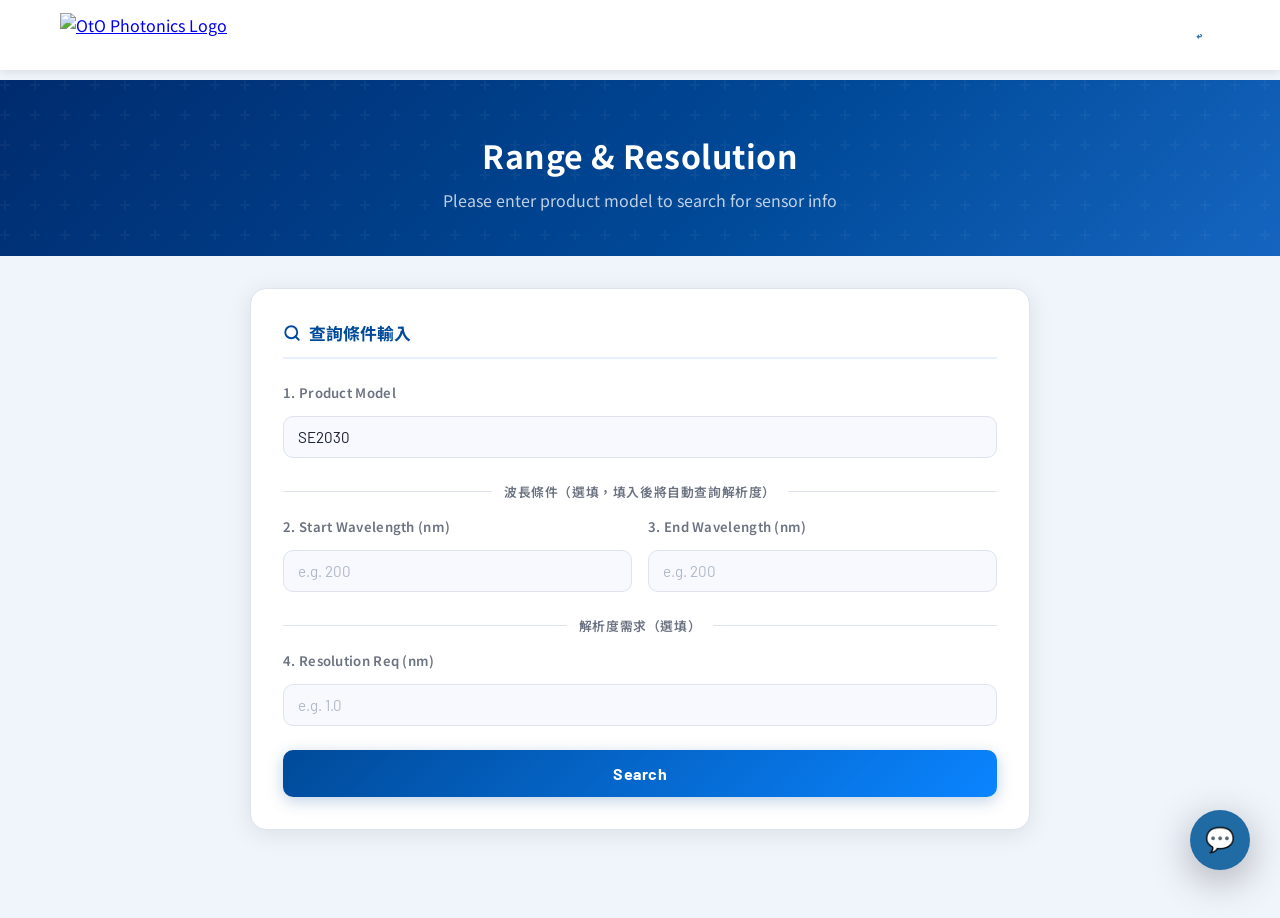
==== spec.html @ 7a3c8a52 "chore: bump script versions to v2.2 to force browser cache reset" ====
<!DOCTYPE html>
<html lang="zh-TW">
<head>
    <meta charset="UTF-8">
    <meta name="viewport" content="width=device-width, initial-scale=1.0">
    <title>波長範圍與解析度查詢 | OtO Photonics</title>
    <meta name="description" content="OtO Photonics 產品波長範圍與光學解析度查詢工具，輸入型號與需求，即時回傳感測器長度、像素與各狹縫解析度。">
    <link rel="stylesheet" href="style.css">
    <link href="https://fonts.googleapis.com/css2?family=Barlow:wght@300;400;600;700&family=Noto+Sans+TC:wght@300;400;700&family=JetBrains+Mono:wght@400;600&display=swap" rel="stylesheet">
    <style>
        :root {
            --clr-primary:   #004a99;
            --clr-accent:    #0a84ff;
            --clr-success:   #28a745;
            --clr-warn:      #e6a817;
            --clr-danger:    #d9534f;
            --clr-bg:        #f0f4fb;
            --clr-card:      #ffffff;
            --clr-border:    #dee3ed;
            --clr-text:      #1a1f2e;
            --clr-muted:     #6b7280;
            --radius-lg:     16px;
            --radius-md:     10px;
            --shadow-card:   0 4px 24px rgba(0,0,0,0.09);
            --shadow-hover:  0 8px 36px rgba(0,74,153,0.18);
        }

        body {
            background: var(--clr-bg);
            font-family: 'Noto Sans TC', 'Barlow', sans-serif;
            color: var(--clr-text);
        }

        /* ===== Page Header ===== */
        .spec-hero {
            background: linear-gradient(135deg, #002b6e 0%, #004a99 60%, #1565c0 100%);
            padding: 52px 24px 44px;
            text-align: center;
            position: relative;
            overflow: hidden;
        }
        .spec-hero::before {
            content: '';
            position: absolute;
            inset: 0;
            background: url("data:image/svg+xml,%3Csvg width='60' height='60' viewBox='0 0 60 60' xmlns='http://www.w3.org/2000/svg'%3E%3Cg fill='none' fill-rule='evenodd'%3E%3Cg fill='%23ffffff' fill-opacity='0.04'%3E%3Cpath d='M36 34v-4h-2v4h-4v2h4v4h2v-4h4v-2h-4zm0-30V0h-2v4h-4v2h4v4h2V6h4V4h-4zM6 34v-4H4v4H0v2h4v4h2v-4h4v-2H6zM6 4V0H4v4H0v2h4v4h2V6h4V4H6z'/%3E%3C/g%3E%3C/g%3E%3C/svg%3E");
        }
        .spec-hero h1 {
            font-size: 2rem;
            font-weight: 700;
            color: #fff;
            margin: 0 0 10px;
            letter-spacing: 0.5px;
            position: relative;
        }
        .spec-hero p {
            color: rgba(255,255,255,0.75);
            font-size: 1rem;
            margin: 0;
            position: relative;
        }

        /* ===== Main Layout ===== */
        .spec-wrapper {
            max-width: 820px;
            margin: 0 auto;
            padding: 32px 20px 60px;
        }

        /* ===== Query Form Card ===== */
        .query-card {
            background: var(--clr-card);
            border-radius: var(--radius-lg);
            box-shadow: var(--shadow-card);
            padding: 32px;
            border: 1px solid var(--clr-border);
            margin-bottom: 28px;
        }
        .query-card h2 {
            font-size: 1.05rem;
            font-weight: 700;
            color: var(--clr-primary);
            margin: 0 0 24px;
            padding-bottom: 12px;
            border-bottom: 2px solid #e8f0fe;
            display: flex;
            align-items: center;
            gap: 8px;
        }

        /* ===== Step Labels ===== */
        .step-badge {
            display: inline-flex;
            align-items: center;
            justify-content: center;
            width: 22px;
            height: 22px;
            border-radius: 50%;
            background: var(--clr-primary);
            color: #fff;
            font-size: 0.7rem;
            font-weight: 700;
            flex-shrink: 0;
        }
        .section-divider {
            display: flex;
            align-items: center;
            gap: 12px;
            margin: 24px 0 16px;
        }
        .section-divider span {
            font-size: 0.8rem;
            font-weight: 600;
            color: var(--clr-muted);
            text-transform: uppercase;
            letter-spacing: 0.6px;
            white-space: nowrap;
        }
        .section-divider::before, .section-divider::after {
            content: '';
            flex: 1;
            height: 1px;
            background: var(--clr-border);
        }

        /* ===== Inputs ===== */
        .spec-form .form-row {
            display: grid;
            grid-template-columns: 1fr 1fr;
            gap: 16px;
        }
        .spec-form .form-group {
            display: flex;
            flex-direction: column;
            gap: 6px;
        }
        .spec-form .form-group.full {
            grid-column: 1 / -1;
        }
        .spec-form label {
            font-size: 0.82rem;
            font-weight: 600;
            color: var(--clr-muted);
            letter-spacing: 0.3px;
        }
        .spec-form input {
            padding: 11px 14px;
            border: 1.5px solid var(--clr-border);
            border-radius: var(--radius-md);
            font-size: 0.95rem;
            font-family: 'Barlow', 'Noto Sans TC', sans-serif;
            color: var(--clr-text);
            background: #f7f9ff;
            transition: border-color 0.2s, box-shadow 0.2s, background 0.2s;
            outline: none;
        }
        .spec-form input:focus {
            border-color: var(--clr-accent);
            background: #fff;
            box-shadow: 0 0 0 3px rgba(10,132,255,0.12);
        }
        .spec-form input::placeholder {
            color: #b0b8c9;
        }

        /* ===== Submit Button ===== */
        .spec-submit-btn {
            margin-top: 24px;
            width: 100%;
            padding: 14px;
            background: linear-gradient(135deg, var(--clr-primary), var(--clr-accent));
            color: #fff;
            border: none;
            border-radius: var(--radius-md);
            font-size: 1rem;
            font-weight: 700;
            font-family: 'Barlow', sans-serif;
            cursor: pointer;
            letter-spacing: 0.5px;
            transition: opacity 0.2s, transform 0.15s, box-shadow 0.2s;
            box-shadow: 0 4px 16px rgba(0,74,153,0.25);
        }
        .spec-submit-btn:hover {
            opacity: 0.92;
            transform: translateY(-1px);
            box-shadow: 0 8px 24px rgba(0,74,153,0.3);
        }
        .spec-submit-btn:active {
            transform: translateY(0);
        }
        .spec-submit-btn:disabled {
            opacity: 0.6;
            cursor: not-allowed;
        }

        /* ===== Loading ===== */
        #spec-loading {
            display: none;
            padding: 28px;
            text-align: center;
        }
        .loading-spinner {
            width: 44px;
            height: 44px;
            border: 4px solid #e8f0fe;
            border-top-color: var(--clr-accent);
            border-radius: 50%;
            animation: spin 0.75s linear infinite;
            margin: 0 auto 14px;
        }
        @keyframes spin { to { transform: rotate(360deg); } }
        .loading-label {
            color: var(--clr-primary);
            font-weight: 600;
            font-size: 0.9rem;
        }
        .loading-sub {
            color: var(--clr-muted);
            font-size: 0.8rem;
            margin-top: 4px;
        }

        /* ===== Result Sections ===== */
        #resultCard {
            display: none;
            animation: fadeSlideUp 0.4s ease;
        }
        #resultCard.active { display: block; }
        @keyframes fadeSlideUp {
            from { opacity: 0; transform: translateY(20px); }
            to   { opacity: 1; transform: translateY(0); }
        }

        .result-section {
            background: var(--clr-card);
            border-radius: var(--radius-lg);
            box-shadow: var(--shadow-card);
            border: 1px solid var(--clr-border);
            overflow: hidden;
            margin-bottom: 20px;
        }
        .result-section-header {
            padding: 14px 20px;
            font-size: 0.9rem;
            font-weight: 700;
            display: flex;
            align-items: center;
            gap: 8px;
            border-bottom: 1px solid var(--clr-border);
        }
        .result-section-header.blue  { background: #eef4ff; color: var(--clr-primary); }
        .result-section-header.green { background: #edfbf2; color: #176d36; }
        .result-section-header.amber { background: #fff8e7; color: #92600a; }
        .result-section-body {
            padding: 20px;
        }

        /* ===== Info Rows ===== */
        .info-row {
            display: flex;
            justify-content: space-between;
            align-items: center;
            padding: 9px 0;
            border-bottom: 1px solid #f0f3f8;
            font-size: 0.9rem;
        }
        .info-row:last-child { border-bottom: none; }
        .info-label { color: var(--clr-muted); font-weight: 600; }
        .info-value { color: var(--clr-text); font-weight: 400; }
        .info-value.highlight { color: var(--clr-danger); font-weight: 700; font-size: 1.05em; }

        /* ===== Sensor Chip ===== */
        .sensor-chip {
            display: inline-block;
            background: #eef4ff;
            border: 1px solid #c2d5f5;
            border-radius: 6px;
            padding: 3px 10px;
            font-size: 0.8rem;
            font-weight: 700;
            color: var(--clr-primary);
            margin-bottom: 10px;
        }

        /* ===== Waveband Block ===== */
        .waveband-block {
            border: 1px solid #c3e6cb;
            border-radius: var(--radius-md);
            overflow: hidden;
            margin-bottom: 16px;
        }
        .waveband-block:last-child { margin-bottom: 0; }
        .waveband-title {
            background: #e9fce9;
            padding: 10px 14px;
            font-size: 0.85rem;
            font-weight: 700;
            color: #155724;
            display: flex;
            align-items: center;
            gap: 8px;
            flex-wrap: wrap;
        }
        .grating-tag {
            background: #155724;
            color: #fff;
            font-size: 0.72rem;
            padding: 2px 8px;
            border-radius: 4px;
            font-family: 'JetBrains Mono', monospace;
        }
        .slit-table {
            width: 100%;
            border-collapse: collapse;
            font-size: 0.88rem;
        }
        .slit-table th {
            background: #f5fdf5;
            padding: 8px 14px;
            text-align: left;
            font-weight: 700;
            color: #155724;
            border-bottom: 1px solid #c3e6cb;
        }
        .slit-table td {
            padding: 9px 14px;
            border-bottom: 1px solid #eef7ee;
        }
        .slit-table tr:last-child td { border-bottom: none; }
        .slit-table tr:hover td { background: #f9fffb; }
        .res-meet {
            color: var(--clr-danger);
            font-weight: 700;
            font-family: 'JetBrains Mono', monospace;
        }
        .res-normal {
            color: #444;
            font-family: 'JetBrains Mono', monospace;
        }
        .badge-meet {
            display: inline-block;
            background: #d4edda;
            color: #155724;
            font-size: 0.7rem;
            font-weight: 700;
            padding: 1px 7px;
            border-radius: 10px;
            margin-left: 6px;
            vertical-align: middle;
        }

        /* ===== Raw Info ===== */
        .raw-info-block {
            background: #f7f9fb;
            border-radius: 8px;
            padding: 14px 16px;
            font-family: 'JetBrains Mono', 'Courier New', monospace;
            font-size: 0.82em;
            color: #444;
            white-space: pre-wrap;
            border: 1px solid #e8edf5;
            line-height: 1.7;
        }

        /* ===== Warn Notice ===== */
        .notice-block {
            border-radius: var(--radius-md);
            padding: 14px 18px;
            font-size: 0.88rem;
            display: flex;
            align-items: flex-start;
            gap: 10px;
        }
        .notice-block.warn {
            background: #fff8e7;
            border: 1px solid #ffd57e;
            color: #92600a;
        }
        .notice-icon { font-size: 1.1rem; flex-shrink: 0; }

        @media (max-width: 600px) {
            .spec-form .form-row { grid-template-columns: 1fr; }
            .spec-hero h1 { font-size: 1.5rem; }
            .query-card { padding: 20px; }
        }
    </style>
</head>
<body>
    <nav class="navbar">
        <div class="nav-container">
            <a href="index.html">
                <img src="https://www.otophotonics.com/images/project/551/logo2.png" alt="OtO Photonics Logo" class="logo-img">
            </a>
            <div class="lang-switcher">
                <a href="index.html" id="btn-back-home" class="oto-lang-btn active">
                    <span class="icon-text">&#8617;</span>
                    <span class="lang-text" data-i18n="btnBackHome">返回主頁</span>
                </a>
            </div>
        </div>
    </nav>

    <!-- Hero -->
    <div class="spec-hero">
        <h1 data-i18n="specTitle">波長範圍與解析度查詢</h1>
        <p data-i18n="specSubtitle">輸入產品型號與需求條件，即時查詢感測器規格與光學解析度</p>
    </div>

    <div class="spec-wrapper">

        <!-- Query Form -->
        <div class="query-card">
            <h2>
                <svg width="18" height="18" viewBox="0 0 24 24" fill="none" stroke="currentColor" stroke-width="2.5" stroke-linecap="round" stroke-linejoin="round"><circle cx="11" cy="11" r="8"/><line x1="21" y1="21" x2="16.65" y2="16.65"/></svg>
                查詢條件輸入
            </h2>

            <form id="specSearchForm" class="spec-form">

                <!-- Step 1: Model -->
                <div class="form-row">
                    <div class="form-group full">
                        <label for="productModel" data-i18n="labelModel">1. 產品型號</label>
                        <input type="text" id="productModel" name="productModel" value="SE2030" required
                               placeholder="例如: SE2030 / SW2960 / PH1014"
                               data-i18n-placeholder="phModel">
                    </div>
                </div>

                <!-- Step 2: Wavelength -->
                <div class="section-divider">
                    <span>波長條件（選填，填入後將自動查詢解析度）</span>
                </div>
                <div class="form-row">
                    <div class="form-group">
                        <label for="startWavelength" data-i18n="labelStartW">2. 起始波長 (nm)</label>
                        <input type="number" id="startWavelength" name="startWavelength" step="0.1"
                               placeholder="例如: 380" data-i18n-placeholder="phWave">
                    </div>
                    <div class="form-group">
                        <label for="endWavelength" data-i18n="labelEndW">3. 結束波長 (nm)</label>
                        <input type="number" id="endWavelength" name="endWavelength" step="0.1"
                               placeholder="例如: 850" data-i18n-placeholder="phWave">
                    </div>
                </div>

                <!-- Step 3: Resolution -->
                <div class="section-divider">
                    <span>解析度需求（選填）</span>
                </div>
                <div class="form-row">
                    <div class="form-group full">
                        <label for="resolutionReq" data-i18n="labelReso">4. 光學分辨率需求 (nm)</label>
                        <input type="number" id="resolutionReq" name="resolutionReq" step="0.01"
                               placeholder="例如: 1.0" data-i18n-placeholder="phReso">
                    </div>
                </div>

                <button type="submit" id="searchBtn" class="spec-submit-btn" data-i18n="btnSearch">
                    搜尋
                </button>
            </form>
        </div>

        <!-- Loading -->
        <div id="spec-loading">
            <div class="loading-spinner"></div>
            <div class="loading-label" data-i18n="specLoading">正在查詢中，請稍候...</div>
            <div class="loading-sub">連接 GAS 後端並比對試算表資料</div>
        </div>

        <!-- Results -->
        <div id="resultCard">
            <div id="resultContent"></div>
        </div>

    </div>

    <!-- AI Chat Widget -->
    <div id="ai-chat-widget" class="chat-closed">
        <div id="chat-header">
            <span data-i18n="chatTitle">AI 智能客服</span>
            <button id="close-chat">×</button>
        </div>
        <div id="chat-body">
            <div class="message bot" data-i18n="chatWelcome">您好！我是您的智能助手。有任何關於技術規格或 FAQ 的問題都可以問我喔！</div>
        </div>
        <div id="chat-footer">
            <input type="text" id="chat-input" data-i18n-placeholder="chatPlaceholder">
            <button id="send-chat" data-i18n="chatSend">傳送</button>
        </div>
    </div>
    <button id="chat-toggle-btn">💬</button>

    <!-- Modal -->
    <div id="custom-modal" class="modal-overlay" style="display: none;">
        <div class="modal-content glass-panel">
            <h3 id="modal-title" data-i18n="modalTitle">系統提示</h3>
            <p id="modal-message"></p>
            <button onclick="closeModal()" class="primary-btn" style="margin-top: 20px;" data-i18n="btnOk">確定</button>
        </div>
    </div>

    <!-- Scripts (v2.2 forced cache bust) -->
    <script src="script.js?v=2.2"></script>
    <script src="spec.js?v=2.2"></script>
</body>
</html>
---- style.css ----
/* 全域變數定義：包含品牌顏色、背景與陰影設定 */
:root {
    --primary: #216BA5; /* OtO 品牌藍 */
    --secondary: #004098; /* 標誌深藍 */
    --accent: #E60012; /* 標誌紅 */
    --bg-dark: #001529; /* 深色科技底色 */
    --bg-gradient: linear-gradient(145deg, #001529 0%, #003366 100%);
    --glass-bg: rgba(255, 255, 255, 0.95);
    --text-color: #333333;
    --shadow: 0 10px 40px rgba(0, 0, 0, 0.3);
}

/* 基礎樣式重設 */
* { box-sizing: border-box; margin: 0; padding: 0; }

body {
    font-family: 'Barlow', 'Noto Sans TC', sans-serif;
    background: var(--bg-gradient);
    color: var(--text-color);
    min-height: 100vh;
    padding-top: 80px; /* 為固定在頂部的導覽列預留空間 */
}

/* 導覽列樣式 (比照官方網站) */
.navbar {
    position: fixed;
    top: 0;
    left: 0;
    width: 100%;
    height: 70px;
    background: #ffffff;
    box-shadow: 0 2px 10px rgba(0,0,0,0.1);
    display: flex;
    align-items: center;
    z-index: 1000;
}

.nav-container {
    width: 100%;
    max-width: 1200px;
    margin: 0 auto;
    padding: 0 20px;
    display: flex;
    justify-content: space-between;
    align-items: center;
}

/* 語系切換器：直接顯示三個水平按鈕 */
.lang-switcher {
    display: flex;
    flex-direction: row;
    gap: 8px;
    z-index: 100;
}

/* 官網風格斜角按鈕 */
.oto-lang-btn {
    background-color: rgba(255, 255, 255, 0.9);
    color: #444 !important;
    padding: 8px 12px;
    font-size: 13px;
    text-decoration: none;
    font-weight: 500;
    transition: all 0.3s cubic-bezier(0.4, 0, 0.2, 1);
    white-space: nowrap;
    
    /* 精確重現官網左上與右下斜角效果 */
    clip-path: polygon(8px 0%, 100% 0%, 100% calc(100% - 8px), calc(100% - 8px) 100%, 0% 100%, 0% 8px);
    
    cursor: pointer;
    display: flex;
    align-items: center;
    gap: 0;
    box-shadow: 0 4px 6px rgba(0,0,0,0.1);
    max-width: 42px; /* 預設只顯示圖示的寬度 */
    overflow: hidden;
}

.icon-text {
    font-size: 11px;
    font-weight: 700;
    flex-shrink: 0;
    width: 18px;
    text-align: center;
    color: var(--primary);
    transition: color 0.3s ease;
}

.lang-text {
    opacity: 0;
    width: 0;
    transition: all 0.3s ease;
    margin-left: 0;
}

.oto-lang-btn:hover, 
.oto-lang-btn.active {
    background-color: #ffffff;
    color: #000 !important;
    transform: translateY(-2px);
    box-shadow: 0 6px 12px rgba(0,0,0,0.15);
    max-width: 120px; /* 展開後的寬度 */
    gap: 8px;
    padding-right: 16px;
}

.oto-lang-btn:hover .icon-text,
.oto-lang-btn.active .icon-text {
    color: var(--accent); /* 滑過或選中時簡碼變色 */
}

.oto-lang-btn:hover .lang-text,
.oto-lang-btn.active .lang-text {
    opacity: 1;
    width: auto;
}

/* 圖片預覽網格樣式 */
.preview-grid {
    display: grid;
    grid-template-columns: repeat(auto-fill, minmax(100px, 1fr));
    gap: 15px;
    margin-top: 15px;
}

.preview-item {
    position: relative;
    width: 100px;
    height: 100px;
    border-radius: 8px;
    overflow: hidden;
    border: 2px solid rgba(255, 255, 255, 0.3);
    box-shadow: 0 4px 6px rgba(0,0,0,0.1);
}

.preview-item img {
    width: 100%;
    height: 100%;
    object-fit: cover;
}

.remove-btn {
    position: absolute;
    top: 5px;
    right: 5px;
    background: rgba(255, 59, 48, 0.9);
    color: white;
    border: none;
    border-radius: 50%;
    width: 20px;
    height: 20px;
    font-size: 14px;
    cursor: pointer;
    display: flex;
    align-items: center;
    justify-content: center;
    line-height: 1;
    transition: transform 0.2s ease;
}

.remove-btn:hover {
    transform: scale(1.2);
    background: #ff3b30;
}

/* 非圖片檔案預覽樣式 */
.file-icon-placeholder {
    width: 100%;
    height: 100%;
    display: flex;
    flex-direction: column;
    align-items: center;
    justify-content: center;
    background: #f8f9fa;
    color: #6c757d;
    font-size: 24px;
    text-align: center;
    padding: 10px;
}

.file-name-hint {
    font-size: 10px;
    width: 100%;
    overflow: hidden;
    text-overflow: ellipsis;
    white-space: nowrap;
    margin-top: 5px;
    color: #999;
}

.logo-img {
    height: 45px;
    display: block;
}

/* 主要容器佈局 */
.container { 
    width: 100%; 
    max-width: 900px; 
    margin: 40px auto;
    animation: fadeIn 0.8s ease; /* 入場淡入動畫 */
    padding: 0 20px 40px;
}

/* 標題區域樣式 */
header { text-align: center; margin-bottom: 30px; }
header h1 { font-size: 2.2rem; margin-bottom: 10px; color: #ffffff; font-weight: 700; }
header p { color: #a5b1c2; }

/* 毛玻璃效果面板 (表單容器) */
.glass-panel {
    background: var(--glass-bg);
    border-radius: 12px;
    padding: 40px;
    box-shadow: var(--shadow);
}

/* 表單網格與組件樣式 */
.form-grid { display: grid; grid-template-columns: 1fr 1fr; gap: 20px; }
.form-group { display: flex; flex-direction: column; }
.full-width { grid-column: span 2; }

label { font-weight: 600; margin-bottom: 8px; font-size: 0.9rem; }

input, select, textarea {
    padding: 12px;
    border-radius: 10px;
    border: 1px solid #ddd;
    background: rgba(255, 255, 255, 0.8);
    transition: all 0.3s;
}

input:focus, select:focus, textarea:focus { 
    border-color: var(--primary); 
    outline: none; 
    background: #fff; 
}

/* 提交按鈕漸層樣式 */
.primary-btn {
    margin-top: 30px;
    width: 100%;
    padding: 15px;
    border: none;
    border-radius: 12px;
    background: linear-gradient(90deg, var(--primary), var(--secondary));
    color: white;
    font-size: 1.1rem;
    font-weight: 600;
    cursor: pointer;
    transition: transform 0.2s, box-shadow 0.2s;
}

.primary-btn:hover { 
    transform: translateY(-2px); 
    box-shadow: 0 5px 15px rgba(0,0,0,0.1); 
}

/* AI 聊天組件樣式設定 */
#chat-toggle-btn { 
    position: fixed; bottom: 30px; right: 30px; 
    width: 60px; height: 60px; border-radius: 50%; 
    background: var(--primary); color: white; border: none; 
    font-size: 24px; cursor: pointer; box-shadow: var(--shadow); z-index: 1000; 
}

/* 修正後的 AI 聊天組件樣式 */
#ai-chat-widget { 
    position: fixed; 
    bottom: 100px; 
    right: 30px; 
    width: 350px; 
    height: 500px; 
    background: white; 
    border-radius: 15px; 
    box-shadow: var(--shadow); 
    display: flex;
    flex-direction: column; 
    overflow: hidden; 
    z-index: 1000;
    transition: all 0.3s ease; /* 加入滑順動畫 */
}

/* 當視窗處於關閉狀態時，隱藏並下移 */
#ai-chat-widget.chat-closed {
    opacity: 0;
    pointer-events: none;
    transform: translateY(20px);
}

#chat-header { background: var(--primary); color: white; padding: 15px; display: flex; justify-content: space-between; font-weight: 600; }
#chat-body { flex: 1; padding: 15px; overflow-y: auto; display: flex; flex-direction: column; gap: 10px; }

/* 聊天訊息對話框樣式 */
.message { padding: 10px 15px; border-radius: 15px; max-width: 80%; font-size: 0.9rem; line-height: 1.4; }
.message.bot { background: #f0f2f5; align-self: flex-start; }
.message.user { background: var(--primary); color: white; align-self: flex-end; }

#chat-footer { padding: 10px; display: flex; gap: 8px; border-top: 1px solid #eee; }
#chat-input { flex: 1; padding: 8px; border: 1px solid #ddd; border-radius: 8px; }

/* 其他輔助類別與動畫 */
.hidden { display: none !important; }

@keyframes fadeIn { 
    from { opacity: 0; transform: translateY(20px); } 
    to { opacity: 1; transform: translateY(0); } 
}

/* 響應式優化：手機版與平板專用佈局 */
@media (max-width: 600px) { 
    /* 1. 調整整體外邊距，讓內容在小螢幕能靠邊但有呼吸感 */
    .container { 
        margin: 20px auto;
        padding: 0 12px 30px;
    }

    /* 2. 縮減毛玻璃面板的內距 (這是防止欄位溢出的關鍵) */
    .glass-panel { 
        padding: 24px 16px; 
    }

    /* 3. 強制所有網格欄位變為單一整欄布局 */
    .form-grid { 
        grid-template-columns: 1fr; 
        gap: 16px;
    }
    
    .full-width { 
        grid-column: span 1; 
    }

    /* 4. 導覽列優化：自動調整高度並縮小 Logo */
    .navbar {
        height: auto;
        padding: 12px 0;
    }
    
    .nav-container {
        flex-direction: row; 
        justify-content: space-between;
        gap: 10px;
    }

    .logo-img {
        height: 32px; /* 縮小 Logo 尺寸避免推擠 */
    }

    /* 5. 標題字體調整 */
    header h1 {
        font-size: 1.7rem;
        word-break: keep-all; /* 防止中文隨意斷行 */
    }

    header p {
        font-size: 0.9rem;
    }

    /* 6. 語系切換按鈕優化：手機版預設只顯示簡碼，避免重疊 */
    .oto-lang-btn {
        padding: 6px 10px;
        font-size: 12px;
        max-width: 38px;
    }
}

/* --- 自訂彈窗樣式 (Modal) --- */
.modal-overlay {
    position: fixed;
    top: 0; left: 0; 
    width: 100%; height: 100%;
    background: rgba(0, 0, 0, 0.6);
    display: flex; align-items: center; justify-content: center;
    z-index: 9999; 
    backdrop-filter: blur(5px);
    transition: opacity 0.3s;
}

.modal-content {
    max-width: 400px; 
    width: 90%;
    text-align: center; 
    padding: 40px;
    border: 1px solid rgba(255, 255, 255, 0.3);
    animation: modalPop 0.3s cubic-bezier(0.175, 0.885, 0.32, 1.275);
}

.modal-content h3 {
    margin-bottom: 15px;
    color: var(--primary);
    font-size: 1.4rem;
}

.modal-content p {
    color: #444;
    line-height: 1.6;
    margin-bottom: 10px;
}

@keyframes modalPop {
    from { transform: scale(0.8); opacity: 0; }
    to { transform: scale(1); opacity: 1; }
}
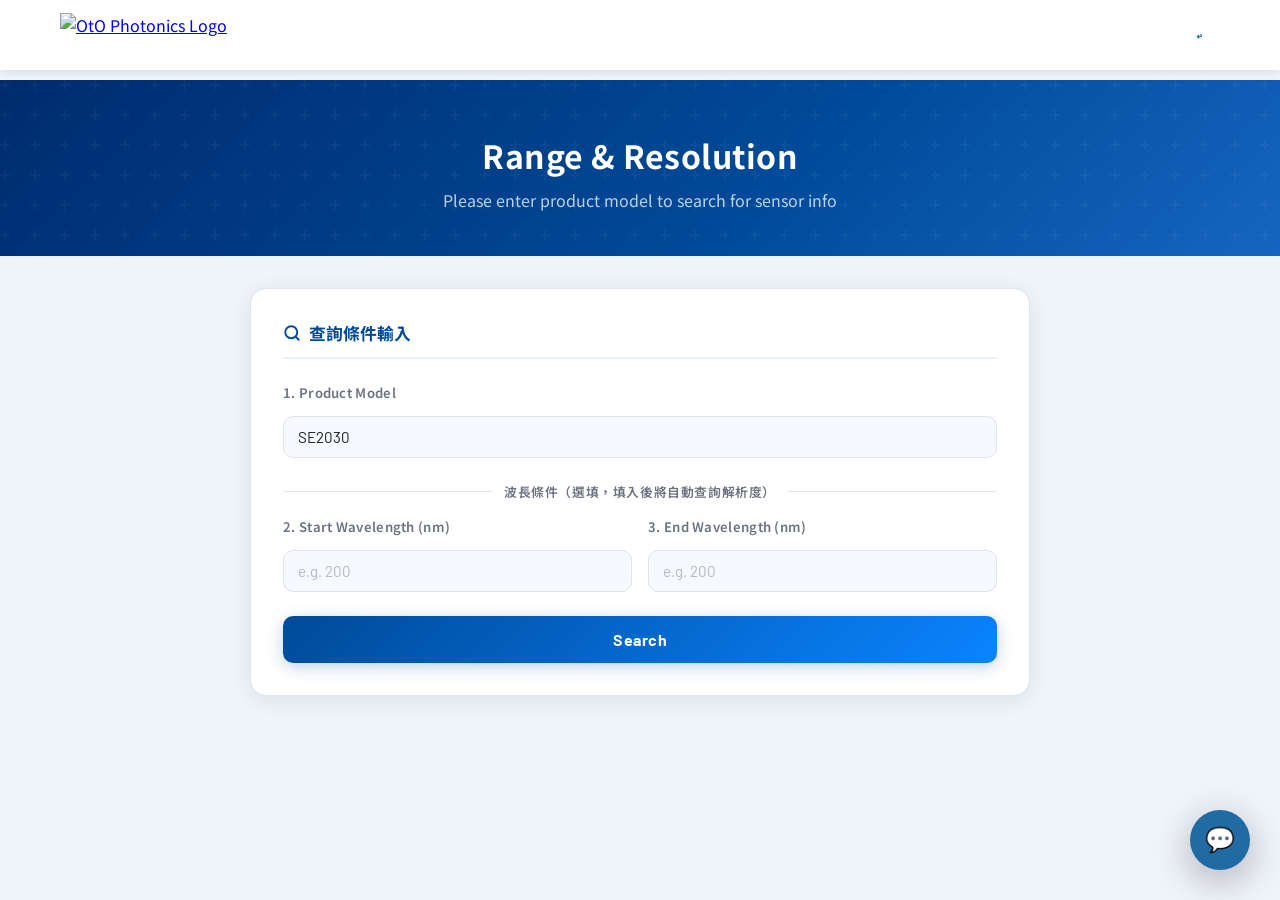
==== commit 1bad5cd8: "Hide resolution input and sensor info sections as requested" ====
--- a/spec.html
+++ b/spec.html
@@ -444,7 +444,7 @@
                     </div>
                 </div>
 
-                <!-- Step 3: Resolution -->
+                <!-- Step 3: Resolution (配合需求隱藏暫不顯示)
                 <div class="section-divider">
                     <span>解析度需求（選填）</span>
                 </div>
@@ -455,6 +455,7 @@
                                placeholder="例如: 1.0" data-i18n-placeholder="phReso">
                     </div>
                 </div>
+                -->
 
                 <button type="submit" id="searchBtn" class="spec-submit-btn" data-i18n="btnSearch">
                     搜尋
@@ -501,8 +502,8 @@
         </div>
     </div>
 
-    <!-- Scripts (v2.2 forced cache bust) -->
-    <script src="script.js?v=2.2"></script>
-    <script src="spec.js?v=2.2"></script>
+    <!-- Scripts (v2.5 forced cache bust) -->
+    <script src="script.js?v=2.5"></script>
+    <script src="spec.js?v=2.5"></script>
 </body>
 </html>
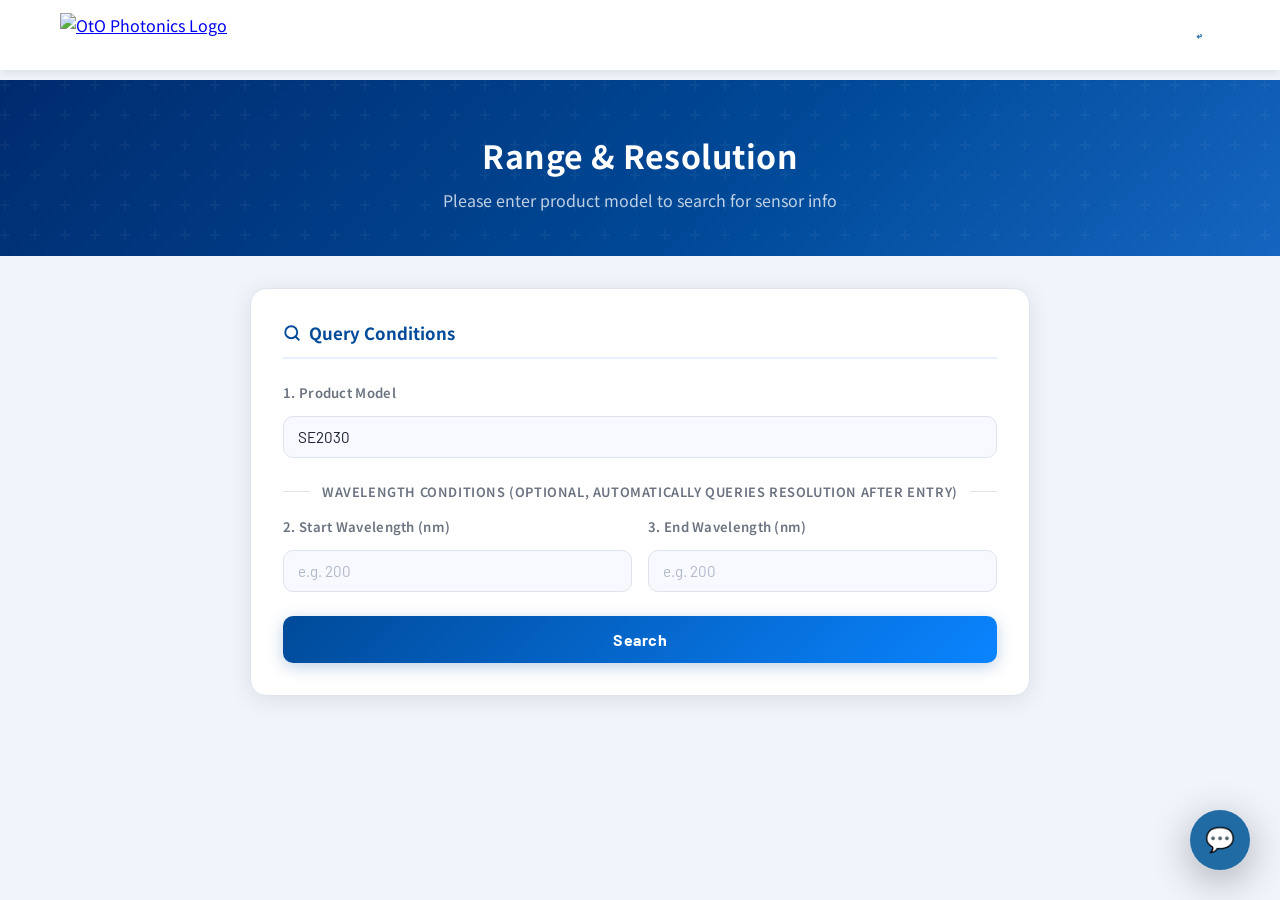
==== commit 3b180ad3: "fix(i18n): resolve multilanguage support issues and remove hardcoded strings" ====
--- a/spec.html
+++ b/spec.html
@@ -412,7 +412,7 @@
         <div class="query-card">
             <h2>
                 <svg width="18" height="18" viewBox="0 0 24 24" fill="none" stroke="currentColor" stroke-width="2.5" stroke-linecap="round" stroke-linejoin="round"><circle cx="11" cy="11" r="8"/><line x1="21" y1="21" x2="16.65" y2="16.65"/></svg>
-                查詢條件輸入
+                <span data-i18n="specQueryTitle">查詢條件輸入</span>
             </h2>
 
             <form id="specSearchForm" class="spec-form">
@@ -429,7 +429,7 @@
 
                 <!-- Step 2: Wavelength -->
                 <div class="section-divider">
-                    <span>波長條件（選填，填入後將自動查詢解析度）</span>
+                    <span data-i18n="specWavelengthSection">波長條件（選填，填入後將自動查詢解析度）</span>
                 </div>
                 <div class="form-row">
                     <div class="form-group">
@@ -467,7 +467,7 @@
         <div id="spec-loading">
             <div class="loading-spinner"></div>
             <div class="loading-label" data-i18n="specLoading">正在查詢中，請稍候...</div>
-            <div class="loading-sub">連接 GAS 後端並比對試算表資料</div>
+            <div class="loading-sub" data-i18n="specLoadingSub">連接 GAS 後端並比對試算表資料</div>
         </div>
 
         <!-- Results -->
@@ -502,8 +502,8 @@
         </div>
     </div>
 
-    <!-- Scripts (v2.5 forced cache bust) -->
-    <script src="script.js?v=2.5"></script>
-    <script src="spec.js?v=2.5"></script>
+    <!-- Scripts (v2.6 forced cache bust) -->
+    <script src="script.js?v=2.6"></script>
+    <script src="spec.js?v=2.6"></script>
 </body>
 </html>
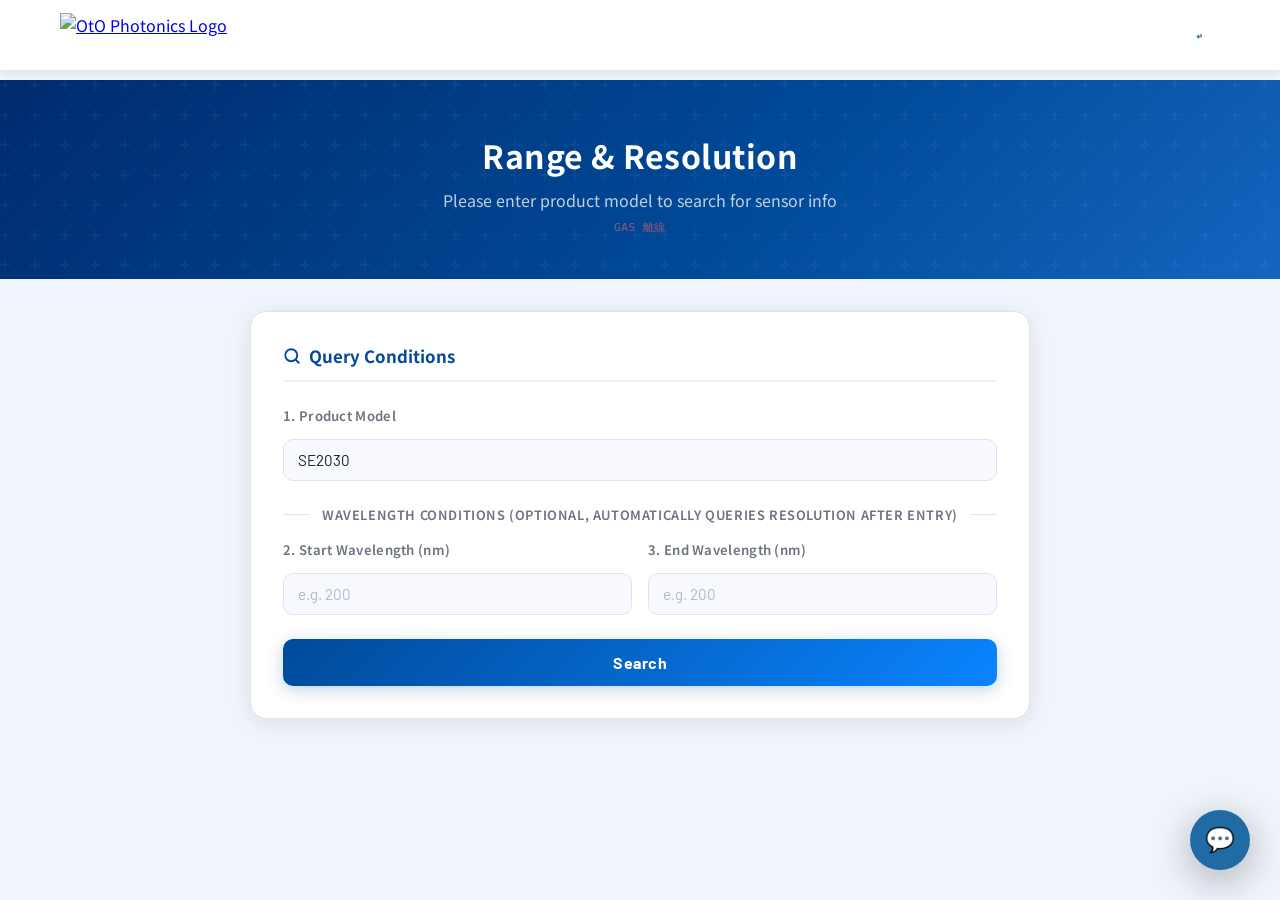
==== commit 5509ebfd: "feat: v2.3 - display GAS backend version badge in Hero section on page load" ====
--- a/spec.html
+++ b/spec.html
@@ -403,7 +403,8 @@
     <!-- Hero -->
     <div class="spec-hero">
         <h1 data-i18n="specTitle">波長範圍與解析度查詢</h1>
-        <p data-i18n="specSubtitle">輸入產品型號與需求條件，即時查詢感測器規格與光學解析度</p>
+        <p data-i18n="specSubtitle">請輸入產品型號以查詢對應的感測器資訊</p>
+        <p id="gas-version-badge" style="color: rgba(255,255,255,0.35); font-size: 0.7rem; margin: 8px 0 0; font-family: 'JetBrains Mono', monospace; position: relative; letter-spacing: 0.5px;">GAS 連線中...</p>
     </div>
 
     <div class="spec-wrapper">
@@ -503,7 +504,7 @@
     </div>
 
     <!-- Scripts (v2.6 forced cache bust) -->
-    <script src="script.js?v=2.6"></script>
-    <script src="spec.js?v=2.6"></script>
+    <script src="script.js?v=2.7"></script>
+    <script src="spec.js?v=2.7"></script>
 </body>
 </html>
